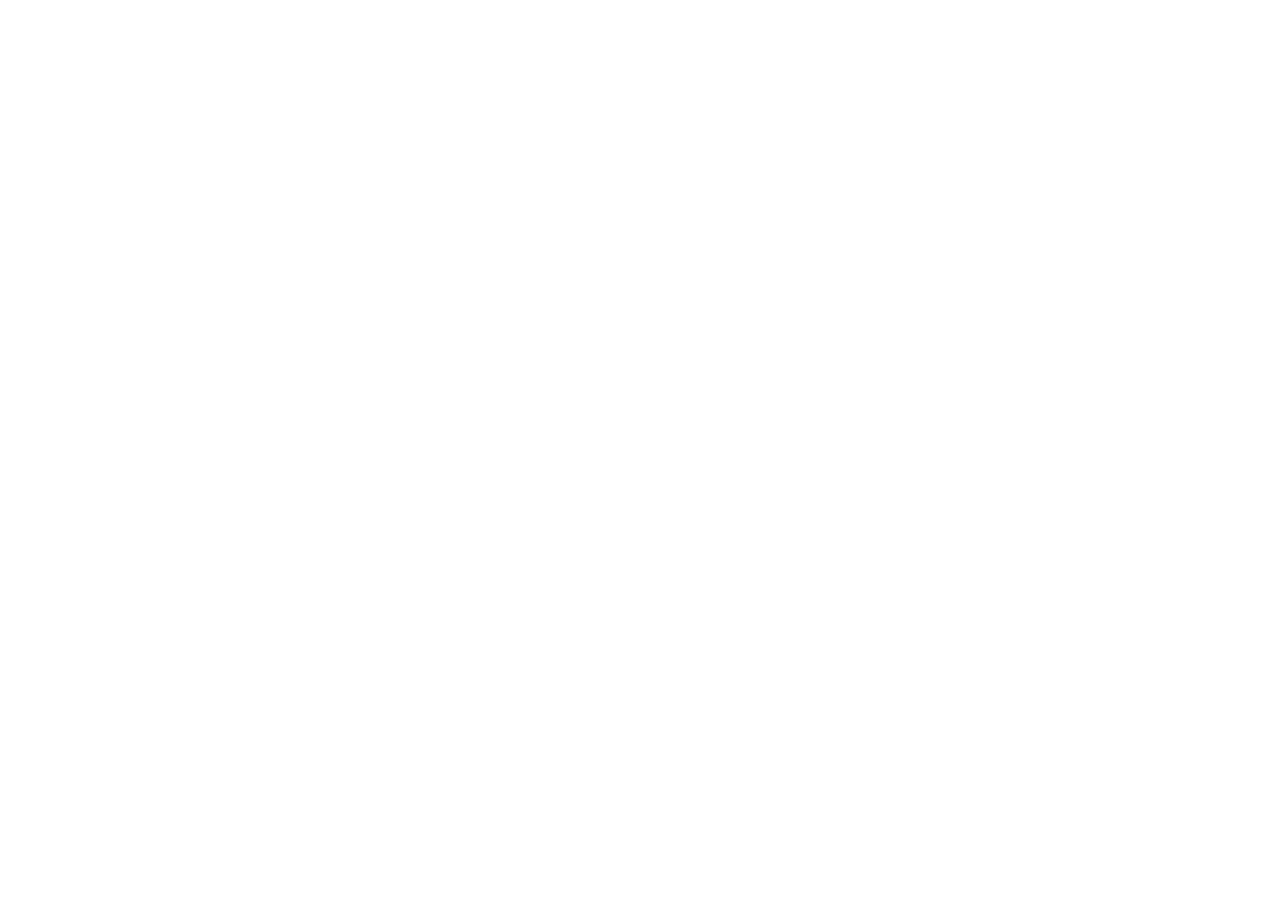
==== index.html @ d6aef036 "criei a pagina principar" ====
<!DOCTYPE html>
<html lang="pt-br">
<head>
    <meta charset="UTF-8">
    <meta name="viewport" content="width=device-width, initial-scale=1.0">
    <title>Projeto Social</title>
    <link rel="shortcut icon" href="favicon.ico" type="image/x-icon">
</head>
<body>

    
</body>
</html>
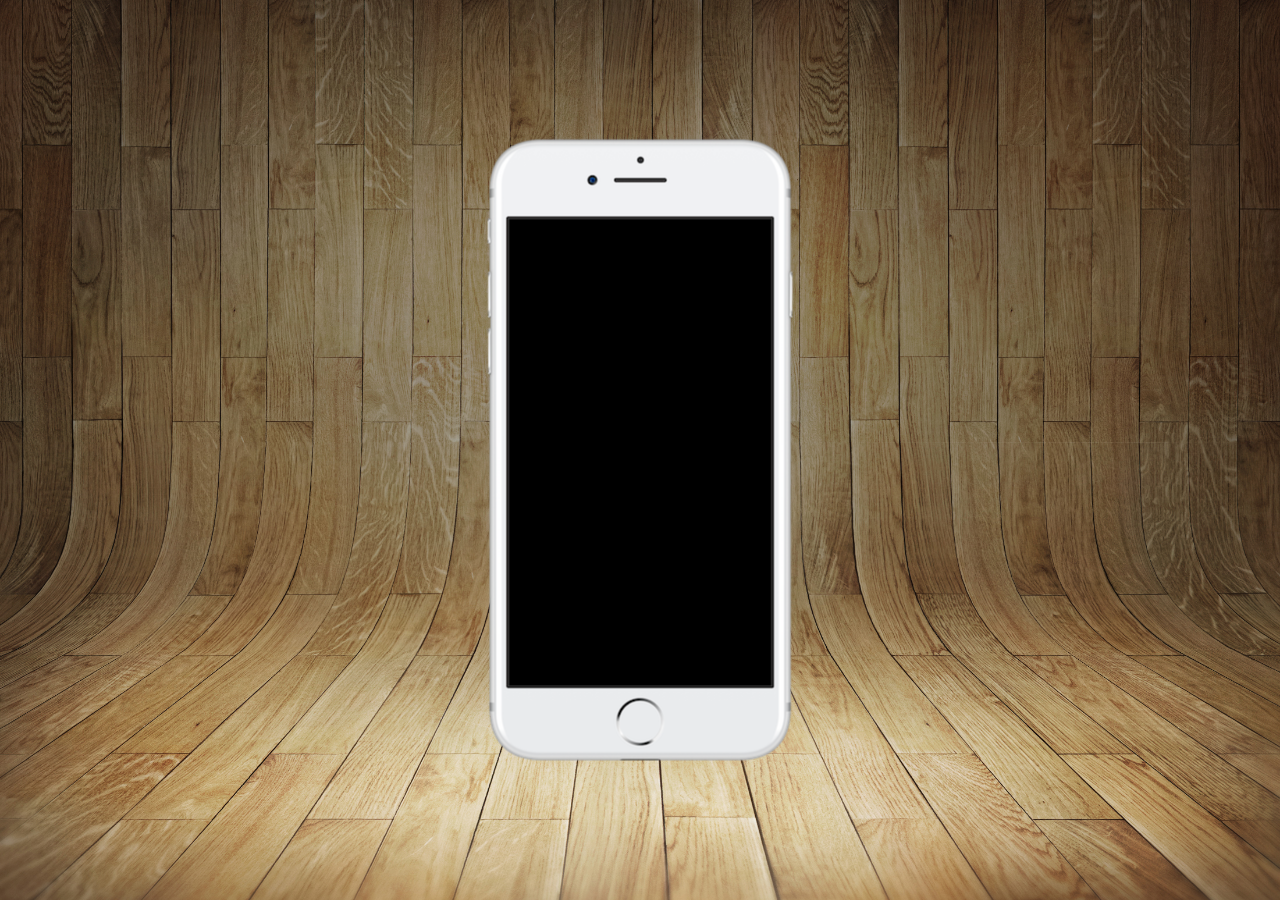
==== commit 84f94fba: "desafio13" ====
--- a/index.html
+++ b/index.html
@@ -5,9 +5,21 @@
     <meta name="viewport" content="width=device-width, initial-scale=1.0">
     <title>Projeto Social</title>
     <link rel="shortcut icon" href="favicon.ico" type="image/x-icon">
+    <link rel="stylesheet" href="estiloss/style.css">
 </head>
 <body>
+     <main>
+        <section id="telefone">
+            <aside id="fundo">
 
+            </aside>
+
+    
+        </section>
+        <section id ="rede social">
+
+        </section>
+     </main>
     
 </body>
 </html>--- a/estiloss/style.css
+++ b/estiloss/style.css
@@ -0,0 +1,35 @@
+ *{
+    margin: 0px;
+    padding: 0px;
+    font-family: Arial, Helvetica, sans-serif;
+ }
+
+html, body {
+    height: 100vh;
+    width: 100vw;background-color: black;
+}
+body {
+
+    background: url(../imagens/fundo-madeira.jpg);
+    width: 100%;
+    background-size: cover;
+    background-position: top center;
+}
+main {
+    height: 100vh;
+    position: relative;
+    
+}
+section#telefone {
+    background: url(../imagens/frame-iphone.png);
+    background-repeat: no-repeat;
+    height: 627px;
+    width: 311px;
+    position: absolute;
+    top: 50%;
+    left: 50%;
+
+    transform: translate(-50%, -50%)
+    
+    
+}
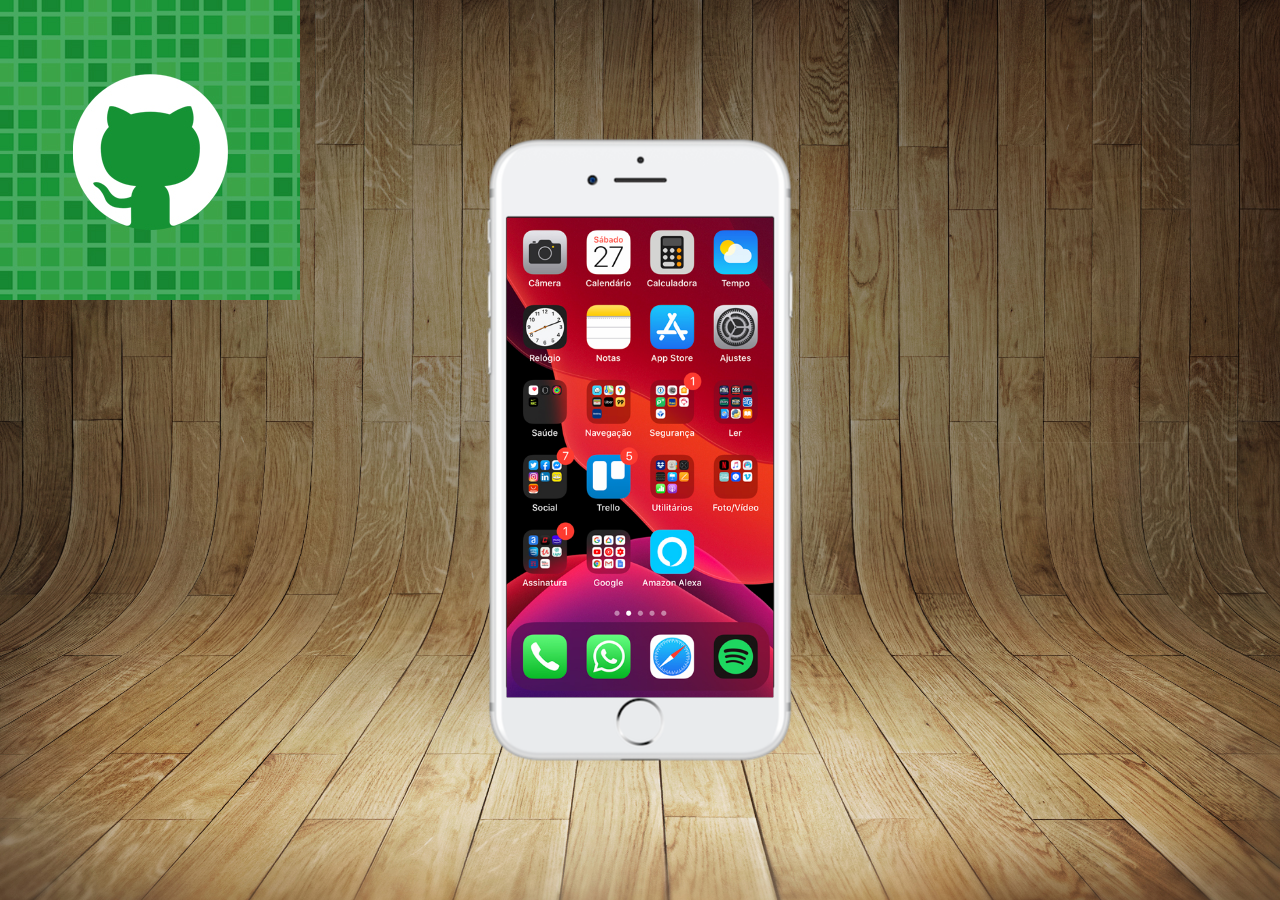
==== commit e27ed3f0: "." ====
--- a/index.html
+++ b/index.html
@@ -10,13 +10,14 @@
 <body>
      <main>
         <section id="telefone">
-            <aside id="fundo">
+           
+                <iframe src="home.html" frameborder="0"></iframe>
 
-            </aside>
 
     
         </section>
-        <section id ="rede social">
+        <section id ="redesocial">
+            <a href="https://github.com/Adrian2389" target="_blank"><img src="imagens/logo-github.jpg" alt=""></img></a>
 
         </section>
      </main>
--- a/estiloss/style.css
+++ b/estiloss/style.css
@@ -33,3 +33,17 @@
     
     
 }
+
+iframe {
+    position: relative ;
+    top: 81px;
+    left: 22px;
+
+    width: 267px;
+    height: 480px;
+    
+}
+section#redesocial > img {
+    width: 20px;
+    
+}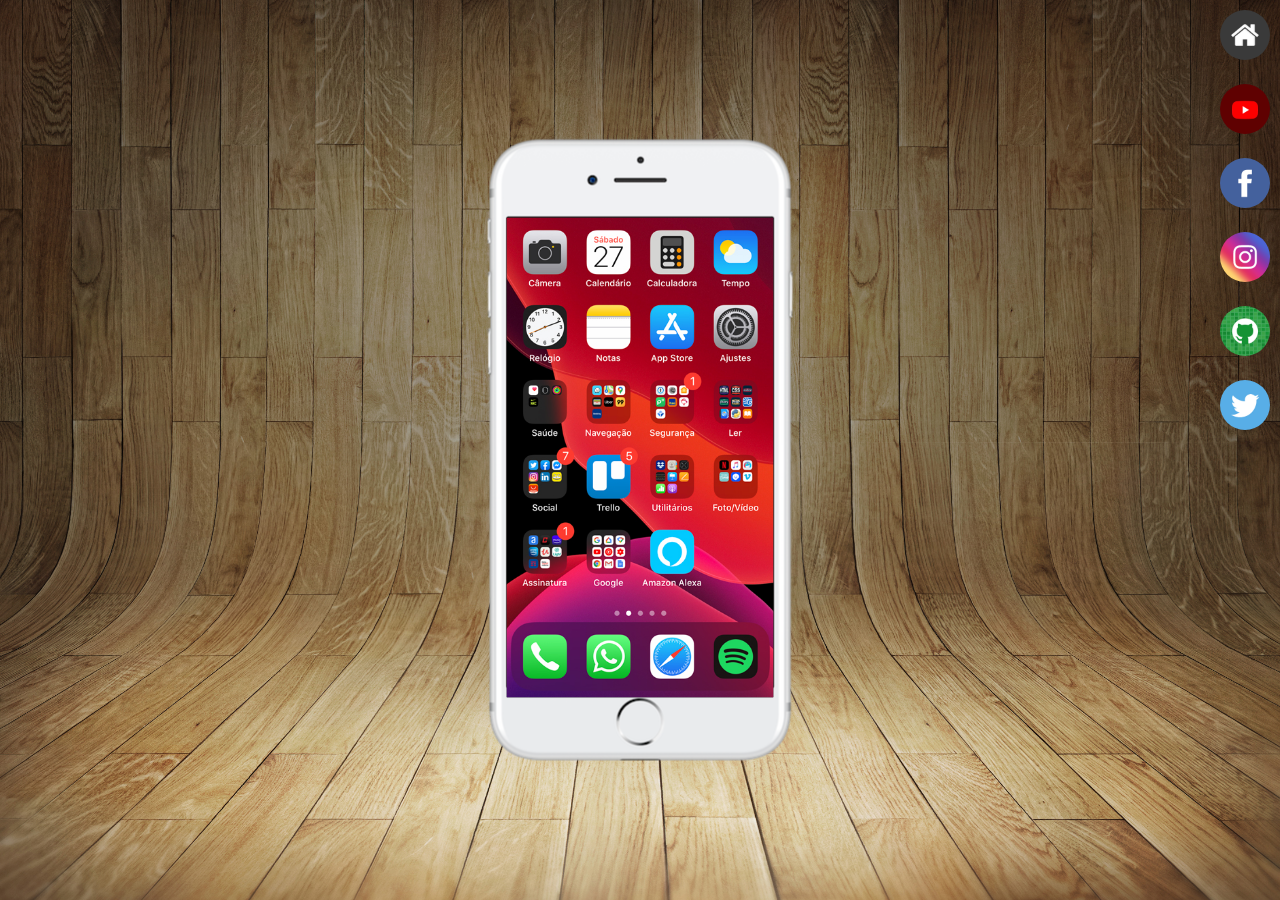
==== commit b11d18d5: "desafio" ====
--- a/index.html
+++ b/index.html
@@ -13,12 +13,16 @@
            
                 <iframe src="home.html" frameborder="0"></iframe>
 
-
+ 
     
         </section>
         <section id ="redesocial">
-            <a href="https://github.com/Adrian2389" target="_blank"><img src="imagens/logo-github.jpg" alt=""></img></a>
-
+            <a href="" target="_blank"><img src="imagens/logo-home.jpg" alt=""></img></a> <br>
+            <a href="" target="_blank"><img src="imagens/logo-youtube.jpg" alt=""></img></a><br>            <a href="" target="_blank"><img src="imagens/logo-facebook.jpg" alt=""></img></a> <br>
+            <a href="" target="_blank"><img src="imagens/logo-instagram.jpg" alt=""></img></a> <br>
+            <a href="" target="_blank"><img src="imagens/logo-github.jpg" alt=""></img></a><br>
+            <a href="" target="_blank"><img src="imagens/logo-twitter.jpg" alt=""></img></a> <br>
+           
         </section>
      </main>
     
--- a/estiloss/style.css
+++ b/estiloss/style.css
@@ -38,12 +38,23 @@
     position: relative ;
     top: 81px;
     left: 22px;
-
     width: 267px;
     height: 480px;
     
 }
-section#redesocial > img {
-    width: 20px;
-    
+section#redesocial {
+    text-align: end;
+}
+section#redesocial  img {
+    width: 50px;
+    margin: 10px;
+    border-radius: 50%; 
+    box-sizing: border-box;
+   
+}
+section#redesocial img:hover {
+    border: 2px solid rgb(255, 255, 255);
+    transform: translate(-3px, -3px);
+    box-shadow: 5px 5px 10px black;
+    transition: transform 0.5s border 1s;
 }